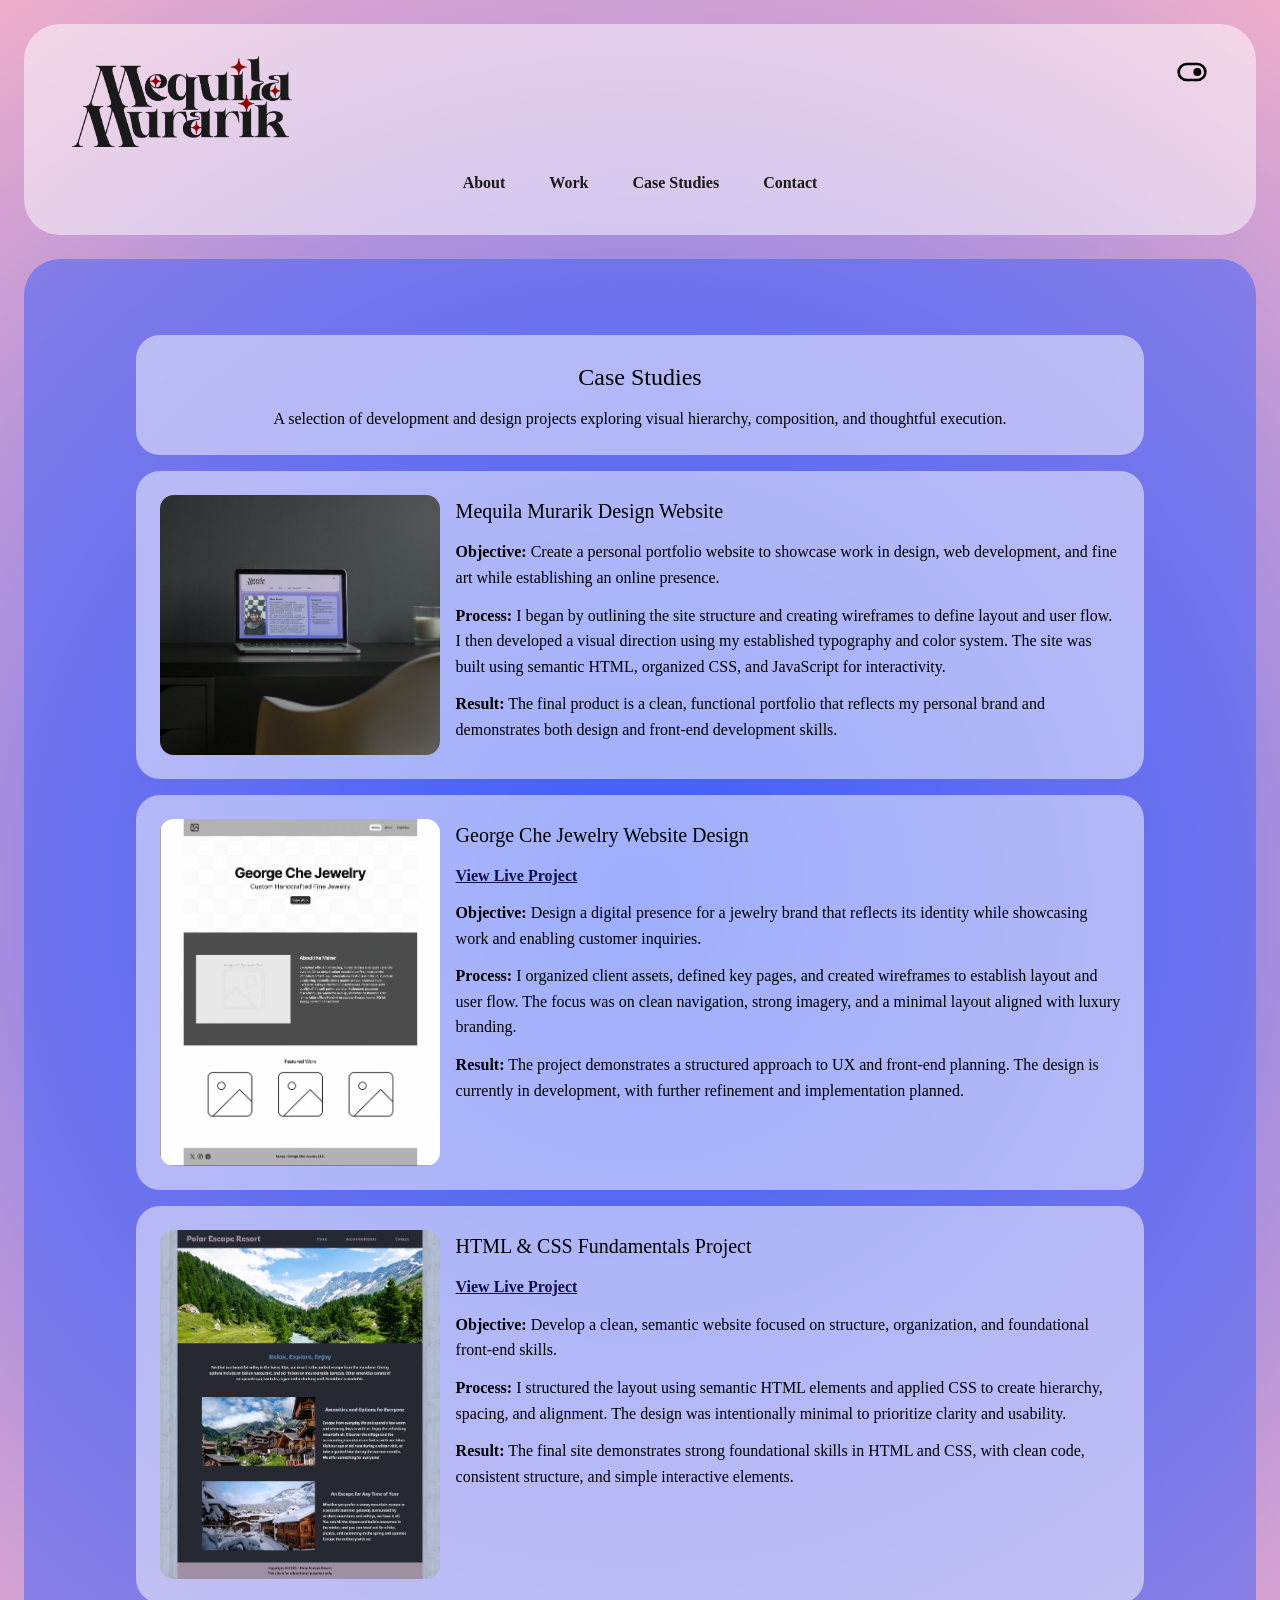
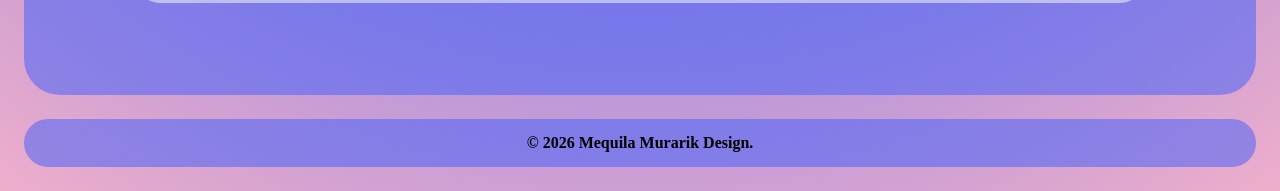
==== case-studies.html @ b4980fe9 "Changes made to html, images added" ====
<!DOCTYPE html>
<html lang="en">
<head>
    <meta charset="UTF-8">
    <meta name="description" content="Mequila Murarik case studies">
    <meta name="author" content="Mequila Murarik">
    <meta name="viewport" content="width=device-width, initial-scale=1.0">
    <link rel="stylesheet" href="styles.css">
    <script src="script.js" defer></script>
    <title>Case Studies | Mequila Murarik Design</title>
</head>
<body>
    <header>
        <button id="theme-toggle" aria-label="Toggle light/dark mode">
            <svg id="dark-mode" xmlns="http://www.w3.org/2000/svg" width="32" height="32"
                viewBox="0 0 24 24" fill="currentColor">
                <path d="M8 9a3 3 0 1 1 -3 3l.005 -.176a3 3 0 0 1 2.995 -2.824" />
                <path d="M16 5a7 7 0 0 1 0 14h-8a7 7 0 0 1 0 -14zm0 2h-8a5 5 0 1 0 0 10h8a5 5 0 0 0 0 -10" />
            </svg>

            <svg id="light-mode" xmlns="http://www.w3.org/2000/svg" width="32" height="32"
                viewBox="0 0 24 24" fill="currentColor">
                <path d="M16 9a3 3 0 1 1 -3 3l.005 -.176a3 3 0 0 1 2.995 -2.824" />
                <path d="M16 5a7 7 0 0 1 0 14h-8a7 7 0 0 1 0 -14zm0 2h-8a5 5 0 1 0 0 10h8a5 5 0 0 0 0 -10" />
            </svg>
        </button>

        <img src="images/stacked_rgb.png" alt="Mequila Murarik logo" class="logo">
        <h1>Mequila Murarik Design</h1>

        <nav>
            <ul>
                <li><a href="index.html#about">About</a></li>
                <li><a href="index.html#work">Work</a></li>
                <li><a href="case-studies.html">Case Studies</a></li>
                <li><a href="index.html#contact">Contact</a></li>
            </ul>
        </nav>
    </header>

    <main>
        <section class="case-studies-page">
            <div class="case-studies-intro">
                <h2>Case Studies</h2>
                <p>A selection of development and design projects exploring visual hierarchy, composition, and thoughtful execution.</p>
            </div>

            <article class="case-study-card">
            <img src="images/laptop-mockup.png" alt="Mockup on laptop of Mequila Murarik Design website">
            <div class="case-study-copy">
                <h3>Mequila Murarik Design Website</h3>
                <p><strong>Objective:</strong> Create a personal portfolio website to showcase work in design, web development, and fine art while establishing an online presence.</p>
                <p><strong>Process:</strong> I began by outlining the site structure and creating wireframes to define layout and user flow. I then developed a visual direction using my established typography and color system. The site was built using semantic HTML, organized CSS, and JavaScript for interactivity.</p>
                <p><strong>Result:</strong> The final product is a clean, functional portfolio that reflects my personal brand and demonstrates both design and front-end development skills.</p>
            </div>
            </article>

            <article class="case-study-card">
            <img src="images/gcj-wireframe.png" alt="Wireframe for George Che Jewelry website">
            <div class="case-study-copy">
                <h3>George Che Jewelry Website Design</h3>
                <p><a href="https://mmurarikl.github.io/georgechejewelry/" target="_blank">View Live Project</a></p>
                <p><strong>Objective:</strong> Design a digital presence for a jewelry brand that reflects its identity while showcasing work and enabling customer inquiries.</p>
                <p><strong>Process:</strong> I organized client assets, defined key pages, and created wireframes to establish layout and user flow. The focus was on clean navigation, strong imagery, and a minimal layout aligned with luxury branding.</p>
                <p><strong>Result:</strong> The project demonstrates a structured approach to UX and front-end planning. The design is currently in development, with further refinement and implementation planned.</p>
            </div>
            </article>

            <article class="case-study-card">
            <img src="images/Polar-Escape-Resort.png" alt="Screenshot of HTML and CSS fundamentals project website">
            <div class="case-study-copy">
                <h3>HTML & CSS Fundamentals Project</h3>
                <p><a href="https://mmurarikl.github.io/final-project/" target="_blank">View Live Project</a></p>
                <p><strong>Objective:</strong> Develop a clean, semantic website focused on structure, organization, and foundational front-end skills.</p>
                <p><strong>Process:</strong> I structured the layout using semantic HTML elements and applied CSS to create hierarchy, spacing, and alignment. The design was intentionally minimal to prioritize clarity and usability.</p>
                <p><strong>Result:</strong> The final site demonstrates strong foundational skills in HTML and CSS, with clean code, consistent structure, and simple interactive elements.</p>
            </div>
            </article>
        </section>
    </main>

    <footer>
        <p>&copy; 2026 Mequila Murarik Design.</p>
    </footer>
</body>
</html>
---- styles.css ----
/* css reset */
/* http://meyerweb.com/eric/tools/css/reset/ 
   v2.0 | 20110126
   License: none (public domain)
*/
html, body, div, span, applet, object, iframe,
h1, h2, h3, h4, h5, h6, p, blockquote, pre,
a, abbr, acronym, address, big, cite, code,
del, dfn, em, img, ins, kbd, q, s, samp,
small, strike, strong, sub, sup, tt, var,
b, u, i, center,
dl, dt, dd, ol, ul, li,
fieldset, form, label, legend,
table, caption, tbody, tfoot, thead, tr, th, td,
article, aside, canvas, details, embed, 
figure, figcaption, footer, header, hgroup, 
menu, nav, output, ruby, section, summary,
time, mark, audio, video {
	margin: 0;
	padding: 0;
	border: 0;
	font-size: 100%;
	font: inherit;
	vertical-align: baseline;
}
/* HTML5 display-role reset for older browsers */
article, aside, details, figcaption, figure, 
footer, header, hgroup, menu, nav, section {
	display: block;
}
body {
	line-height: 1;
}
ol, ul {
	list-style: none;
}
blockquote, q {
	quotes: none;
}
blockquote:before, blockquote:after,
q:before, q:after {
	content: '';
	content: none;
}
table {
	border-collapse: collapse;
	border-spacing: 0;
}
/* CSS written by Mequila Murarik */
/* imported fonts */
@import url('https://fonts.googleapis.com/css2?family=DM+Serif+Display:ital@0;1&family=Lora:ital,wght@0,400..700;1,400..700&display=swap');

/* global styles */
:root{
    --charcoal: #191919;
    --lt-grey: #bfbfbf;
    --blood-red: #8a0303;
    --deep-red: #350101;
    --bright-red: #df0505;
    --gold: #e88f11;
    --blue: #130f49;
    --black: #000000;
    --white: #ffffff;
    --sky-blue: #3f5efb;
    font-family: "DM Serif Display", "Lora", serif;
}

*, *::before, *::after {
    box-sizing: border-box;
}

body {
    margin: 0;
    padding: 12px;
    line-height: 1.5;
    background: radial-gradient(circle, rgba(63, 94, 251, 1) 0%, rgba(238, 174, 202, 1) 100%);
}

img, video {
    max-width: 100%;
    height: auto;
    display: block;
}

main, footer, header {
    width: 100%;
}

header {
    position: relative;
    padding: 1rem;
    background-color: rgba(255, 255, 255, 0.5);
    border-radius: 24px;
    margin-bottom: 16px;
}

header h1 {
    display: none;
}

header img {
    width: 170px;
    height: auto;
    display: block;
    margin: 0 auto;
    padding: 0;
}

/* dark/light toggle */
#theme-toggle {
    position: absolute;
    height: 32px;
    width: 32px;
    top: 1rem;
    right: 1rem;
    background: none;
    border: none;
    cursor: pointer;
}

#theme-toggle svg {
    position: absolute;
    inset: 0;
    width: 100%;
    height: 100%;
}

#dark-mode {
    display: none;
}

#light-mode {
    display: inline;
}

body.dark-mode #dark-mode {
    display: inline;
}

body.dark-mode #light-mode {
    display: none;
}

body.dark-mode {
    background: radial-gradient(circle, rgba(63, 94, 251, 1) 0%, rgba(53, 1, 1, 1) 100%);
}

body.dark-mode main {
    background-color: var(--blue);
}

body.dark-mode button, body.dark-mode .display-controls button, body.dark-mode #contact input[type="submit"] {
    background-color: var(--sky-blue);
}

body.dark-mode footer {
    background-color: var(--blue);
    color: var(--white);
}

/* nav */
nav {
    margin-top: 1rem;
}

nav ul {
    display: flex;
    flex-direction: column;
    gap: 0.5rem;
    align-items: center;
    padding-left: 0;
}

nav a {
    display: inline-block;
    text-decoration: none;
    color: var(--charcoal);
    font-weight: bold;
    font-size: 1rem;
    padding: 0.5rem 0.75rem;
    border-radius: 6px;
}

nav a:hover,
nav a:focus-visible {
    background-color: var(--deep-red);
    color: var(--white);
}

nav a:active {
    color: var(--gold);
}

/* shared containers */
main,
footer {
    background-color: rgba(63, 94, 251, 0.5);
    border-radius: 24px;
}

main {
    margin-bottom: 16px;
    padding: 12px;
}

footer {
    font-size: 1rem;
    font-weight: bold;
    text-align: center;
    padding: 12px;
}

footer p {
    font-family: "Lora", serif;
}

h2 {
    font-size: 1.5rem;
    margin-bottom: 0.75rem;
}

h3 {
    font-size: 1.25rem;
    margin-bottom: 0.75rem;
}

p, li, label, legend, input, textarea, button {
    font-size: 1rem;
    font-family: "Lora", serif;
}

/* about */
.about {
    display: flex;
    flex-direction: column;
    gap: 16px;
    padding: 12px;
}

.about-photo {
    width: 100%;
    border-radius: 20px;
    object-fit: cover;
}

.about-card, .about-aside {
    width: 100%;
    background-color: rgba(255, 255, 255, 0.5);
    padding: 18px;
    border-radius: 20px;
}

.about-card p:first-of-type, strong {
    font-weight: bold;
}

.about-card p {
    margin-bottom: 0.75rem;
}

.about-aside {
    background-color: rgba(255, 255, 255, 0.35);
}

.about-aside h3 {
    margin-top: 0.5rem;
    margin-bottom: 0.5rem;
}

.about-aside ul {
    list-style: circle;
    padding-left: 1.25rem;
    margin-bottom: 1rem;
}

/* work */
#work {
    text-align: center;
    padding: 12px;
}

#work .container {
    width: 100%;
    display: flex;
    flex-direction: column;
    gap: 16px;
}

#work h2, #work h3 {
    margin-bottom: 0.75rem;
}

#work p {
    margin-bottom: 1rem;
}

button, #guessBtn {
    appearance: none;
    -webkit-appearance: none;
    background: none;
    border: none;
    font: inherit;
    cursor: pointer;
}

.display-controls {
    display: flex;
    flex-wrap: wrap;
    gap: 8px;
    justify-content: center;
}

.display-controls button {
    padding: 0.5rem 0.75rem;
    background-color: var(--blue);
    color: var(--white);
    border-radius: 6px;
}

.display-controls button:hover, .display-controls button:focus-visible {
    background-color: var(--blood-red);
}

.display-controls button:active {
    color: var(--gold);
}

.item-display {
    background-color: rgba(255, 255, 255, 0.5);
    border-radius: 20px;
    padding: 18px;
}

.item-display img {
    width: 100%;
    border-radius: 12px;
}

#itemVideo {
    width: 100%;
    max-height: 420px;
    border-radius: 12px;
    margin: 16px auto 0;
}

/* contact */
#contact {
    width: 100%;
    margin: 16px auto 0;
    padding: 18px;
    background-color: rgba(255, 255, 255, 0.5);
    border-radius: 20px;
}

#contact h2 {
    text-align: center;
}

#contact form {
    width: 100%;
    display: flex;
    flex-direction: column;
    gap: 12px;
}

#contact label,
#contact legend {
    font-weight: bold;
    color: var(--charcoal);
}

#contact input[type="text"],
#contact input[type="tel"],
#contact input[type="email"],
#contact textarea {
    width: 100%;
    padding: 10px 12px;
    border-radius: 10px;
    border: 1px solid rgba(0,0,0,0.2);
    background-color: rgba(255,255,255,0.7);
}

#contact textarea {
    min-height: 140px;
    resize: vertical;
}

#contact fieldset {
    border: 2px solid rgba(0,0,0,0.15);
    border-radius: 16px;
    padding: 16px;
    background-color: rgba(255,255,255,0.35);
}

#contact legend {
    padding: 0 8px;
}

#contact fieldset input[type="radio"] {
    margin-right: 8px;
    transform: translateY(1px);
}

#contact fieldset label {
    font-weight: normal;
    margin-right: 18px;
}

#contact input:focus-visible,
#contact textarea:focus-visible,
.display-controls button:focus-visible,
nav a:focus-visible,
#theme-toggle:focus-visible {
    outline: 2px solid var(--gold);
    outline-offset: 2px;
}

#contact input[type="submit"] {
    width: 100%;
    background-color: var(--blue);
    color: var(--white);
    padding: 12px 18px;
    border-radius: 10px;
    border: none;
    cursor: pointer;
    font-size: 1rem;
}

#contact input[type="submit"]:hover,
#contact input[type="submit"]:focus-visible {
    background-color: var(--blood-red);
}

#contact input[type="submit"]:active {
    transform: translateY(2px);
    color: var(--gold);
}

/* errors */
.field-error {
    display: none;
    color: var(--bright-red);
    font-weight: bold;
    margin-top: -6px;
}

.field-error.show {
    display: block;
}

.input-error {
    border: 2px solid var(--bright-red) !important;
    background-color: rgba(223, 5, 5, 0.08);
}

.success-message {
    margin-top: 16px;
    text-align: center;
    font-weight: bold;
    color: var(--blue);
}

/* case studies */
.case-studies-page {
    width: 100%;
    padding: 12px;
}

.case-studies-intro {
    background-color: rgba(255, 255, 255, 0.5);
    border-radius: 20px;
    padding: 18px;
    margin-bottom: 16px;
    text-align: center;
}

.case-study-card {
    display: flex;
    flex-direction: column;
    gap: 16px;
    background-color: rgba(255, 255, 255, 0.5);
    border-radius: 20px;
    padding: 18px;
    margin-bottom: 16px;
}

.case-study-card img {
    width: 100%;
    border-radius: 14px;
    object-fit: cover;
}

.case-study-copy {
    line-height: 1.6;
}

.case-study-copy p {
    margin-bottom: 0.75rem;
}

.case-study-copy a {
    color: var(--blue);
    font-weight: bold;
}

.case-study-copy a:hover,
.case-study-copy a:focus-visible {
    color: var(--blood-red);
}

/* tablet */
@media (min-width: 700px) {
    body {
        padding: 20px;
    }

    header {
        padding: 1.5rem 2rem;
    }

    header img {
        width: 220px;
        margin: 0;
    }

    nav ul {
        flex-direction: row;
        justify-content: center;
        flex-wrap: wrap;
        gap: 1.25rem;
    }

    .about {
        padding: 20px;
    }

    .case-study-card {
        flex-direction: row;
        align-items: stretch;
    }

    .case-study-card img {
        width: 280px;
        flex-shrink: 0;
    }
}

/* desktop */
@media (min-width: 960px) {
    body {
        max-width: 1280px;
        margin: 0 auto;
        padding: 24px;
    }

    header {
        padding: 2rem 3rem;
        border-radius: 36px;
        margin-bottom: 24px;
    }

    #theme-toggle {
        top: 2rem;
        right: 3rem;
    }

    main,
    footer {
        border-radius: 36px;
    }

    main {
        margin-bottom: 24px;
        padding: 20px;
    }

    .about {
    display: grid;
    grid-template-columns: minmax(220px, 280px) 2fr 1fr;
    gap: 24px;
    }

    .about-photo {
        width: 280px;
        height: 100%;
    }

    .about-card {
        padding: 24px;
        border-radius: 24px;
    }

    .about-aside {
        width: auto;
        padding: 24px;
        border-radius: 24px;
    }

    #work .container {
        max-width: 95%;
        margin: 0 auto;
    }

    .item-display {
        border-radius: 24px;
        padding: 24px 24px 36px;
    }

    .item-display img {
        width: 70%;
        margin: 0 auto;
    }

    #contact {
        width: 90%;
        margin: 24px auto;
        padding: 32px;
        border-radius: 24px;
    }

    #contact form {
        max-width: 600px;
        margin: 0 auto;
    }

    .case-studies-page {
        width: 90%;
        margin: 24px auto;
        padding: 32px;
    }

    .case-studies-intro,
    .case-study-card {
        border-radius: 24px;
        padding: 24px;
    }
}
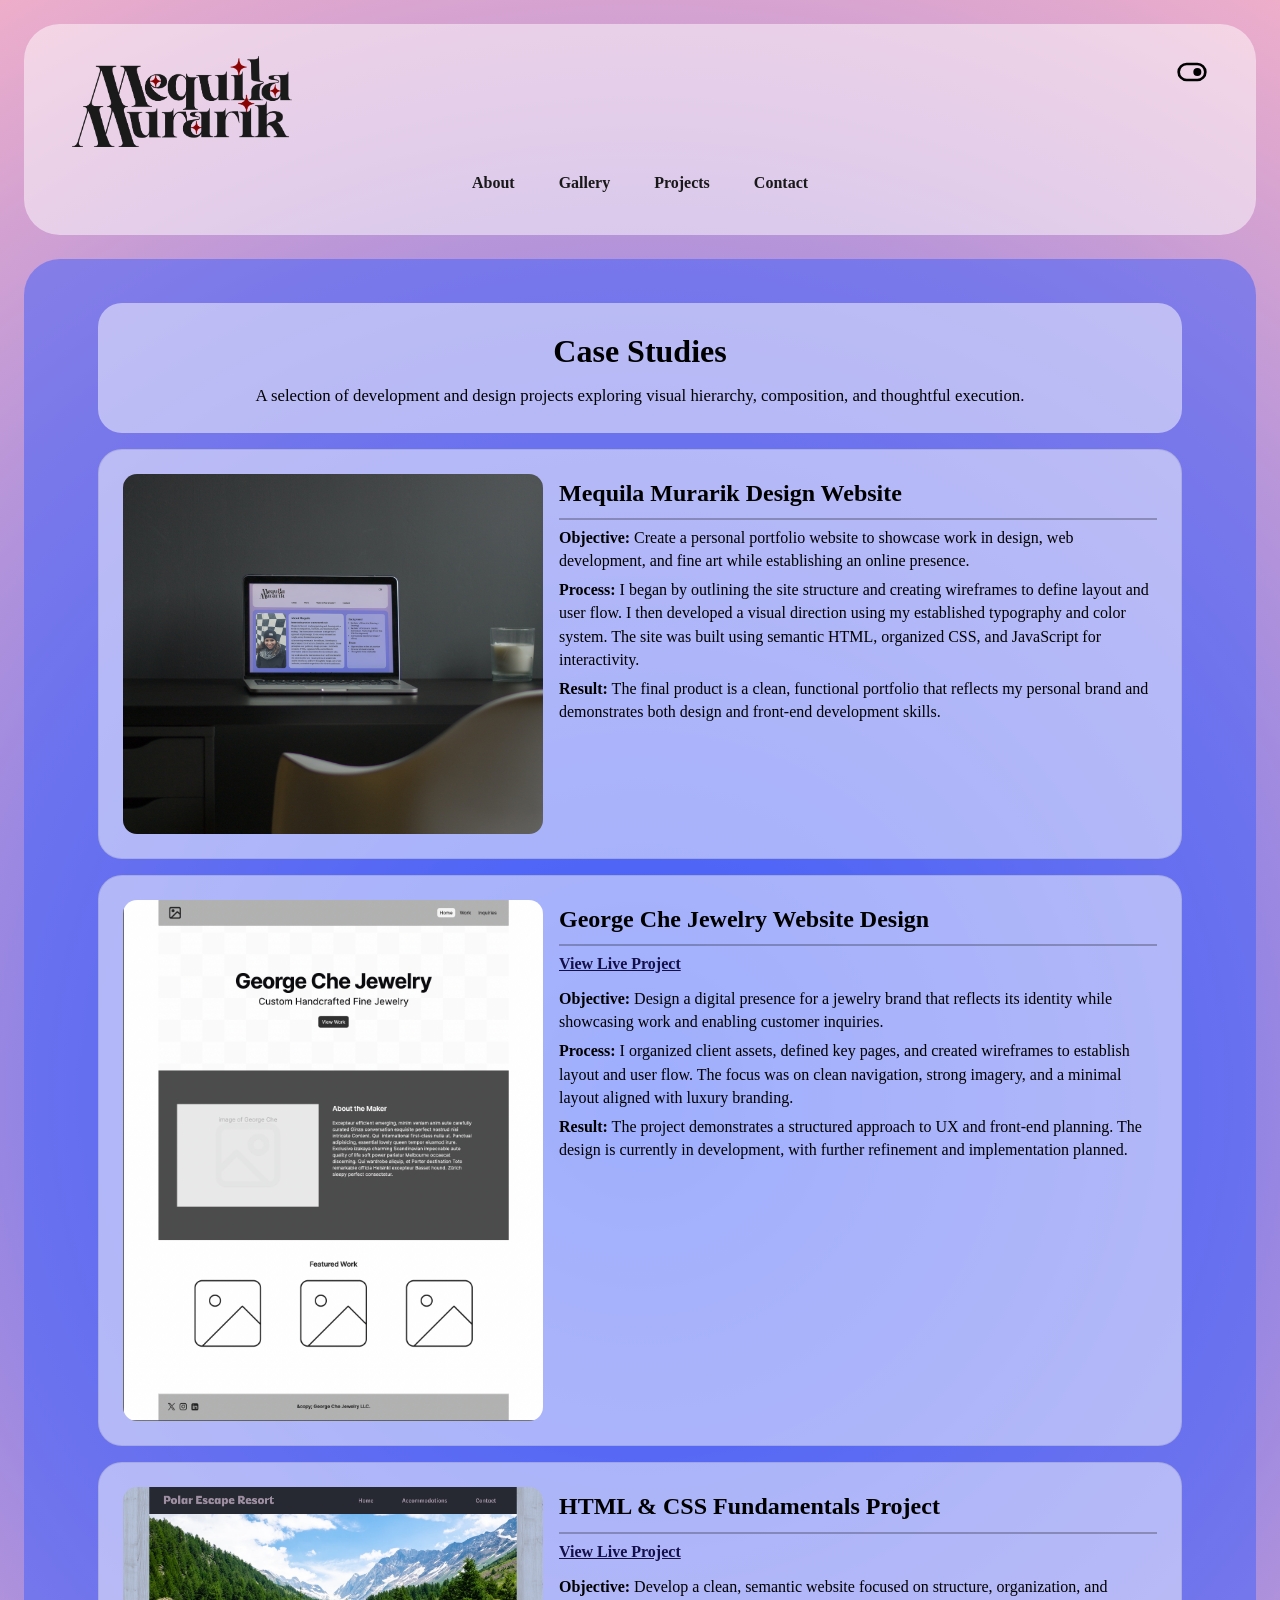
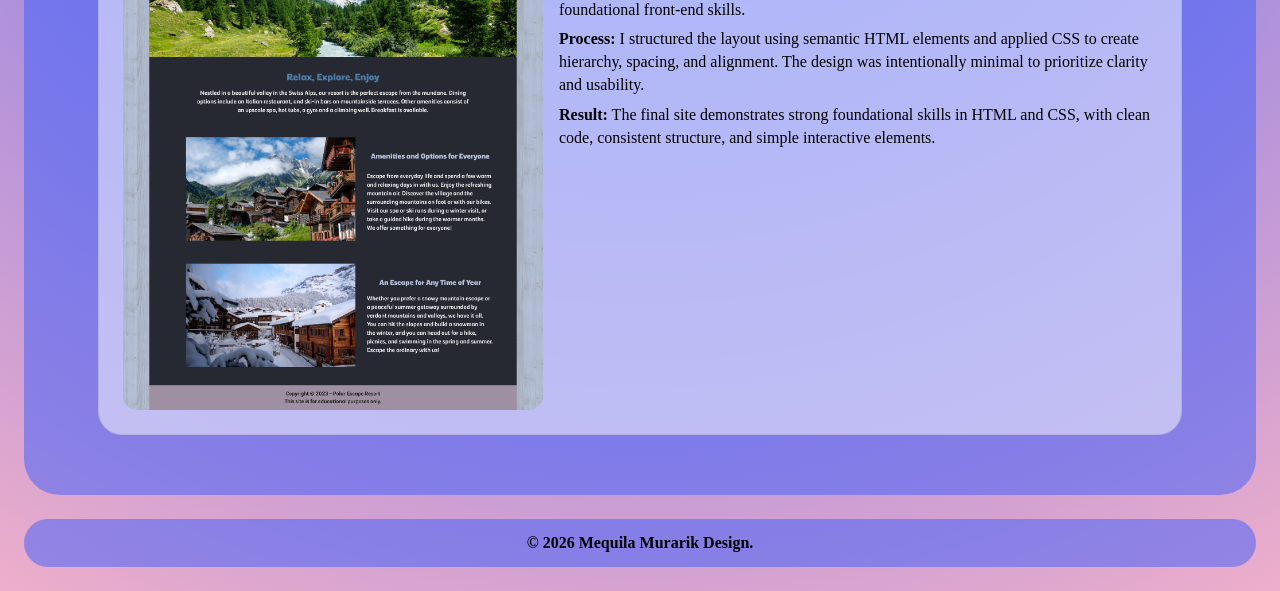
==== commit 9620afc4: "Update html and js added new nav gallery and projects and removed game js" ====
--- a/case-studies.html
+++ b/case-studies.html
@@ -31,8 +31,8 @@
         <nav>
             <ul>
                 <li><a href="index.html#about">About</a></li>
-                <li><a href="index.html#work">Work</a></li>
-                <li><a href="case-studies.html">Case Studies</a></li>
+                <li><a href="index.html#work">Gallery</a></li>
+                <li><a href="case-studies.html">Projects</a></li>
                 <li><a href="index.html#contact">Contact</a></li>
             </ul>
         </nav>
--- a/styles.css
+++ b/styles.css
@@ -463,15 +463,30 @@
 /* case studies */
 .case-studies-page {
     width: 100%;
-    padding: 12px;
+    max-width: 1120px;
+    margin: 0 auto;
+    padding: 18px;
 }
 
 .case-studies-intro {
     background-color: rgba(255, 255, 255, 0.5);
     border-radius: 20px;
-    padding: 18px;
+    padding: 24px 28px;
     margin-bottom: 16px;
     text-align: center;
+}
+
+.case-studies-intro h2 {
+    font-size: 2rem;
+    font-weight: bold;
+    margin-bottom: 8px;
+}
+
+.case-studies-intro p {
+    font-size: 1.05rem;
+    line-height: 1.5;
+    max-width: 820px;
+    margin: 0 auto;
 }
 
 .case-study-card {
@@ -482,6 +497,7 @@
     border-radius: 20px;
     padding: 18px;
     margin-bottom: 16px;
+    border: 1px solid rgba(0, 0, 0, 0.08);
 }
 
 .case-study-card img {
@@ -492,14 +508,27 @@
 
 .case-study-copy {
     line-height: 1.6;
+    flex: 1;
+}
+
+.case-study-copy h3 {
+    font-size: 1.5rem;
+    font-weight: 700;
+    margin-bottom: 6px;
+    padding-bottom: 6px;
+    border-bottom: 2px solid rgba(0, 0, 0, 0.25);
 }
 
 .case-study-copy p {
-    margin-bottom: 0.75rem;
+    margin-bottom: 6px;
+    line-height: 1.45;
 }
 
 .case-study-copy a {
     color: var(--blue);
+    font-weight: bold;
+    display: inline-block;
+    margin-bottom: 6px;
     font-weight: bold;
 }
 
@@ -540,9 +569,11 @@
     }
 
     .case-study-card img {
-        width: 280px;
-        flex-shrink: 0;
-    }
+    width: 40%;
+    max-width: 380px;
+    height: auto;
+    object-fit: cover;
+}
 }
 
 /* desktop */
@@ -571,7 +602,7 @@
 
     main {
         margin-bottom: 24px;
-        padding: 20px;
+        padding: 14px;
     }
 
     .about {
@@ -624,9 +655,10 @@
     }
 
     .case-studies-page {
-        width: 90%;
-        margin: 24px auto;
-        padding: 32px;
+    width: 100%;
+    max-width: 1120px;
+    margin: 12px auto;
+    padding: 18px;
     }
 
     .case-studies-intro,
@@ -634,4 +666,9 @@
         border-radius: 24px;
         padding: 24px;
     }
+
+    .case-study-card img {
+    width: 42%;
+    max-width: 420px;
+    }
 }
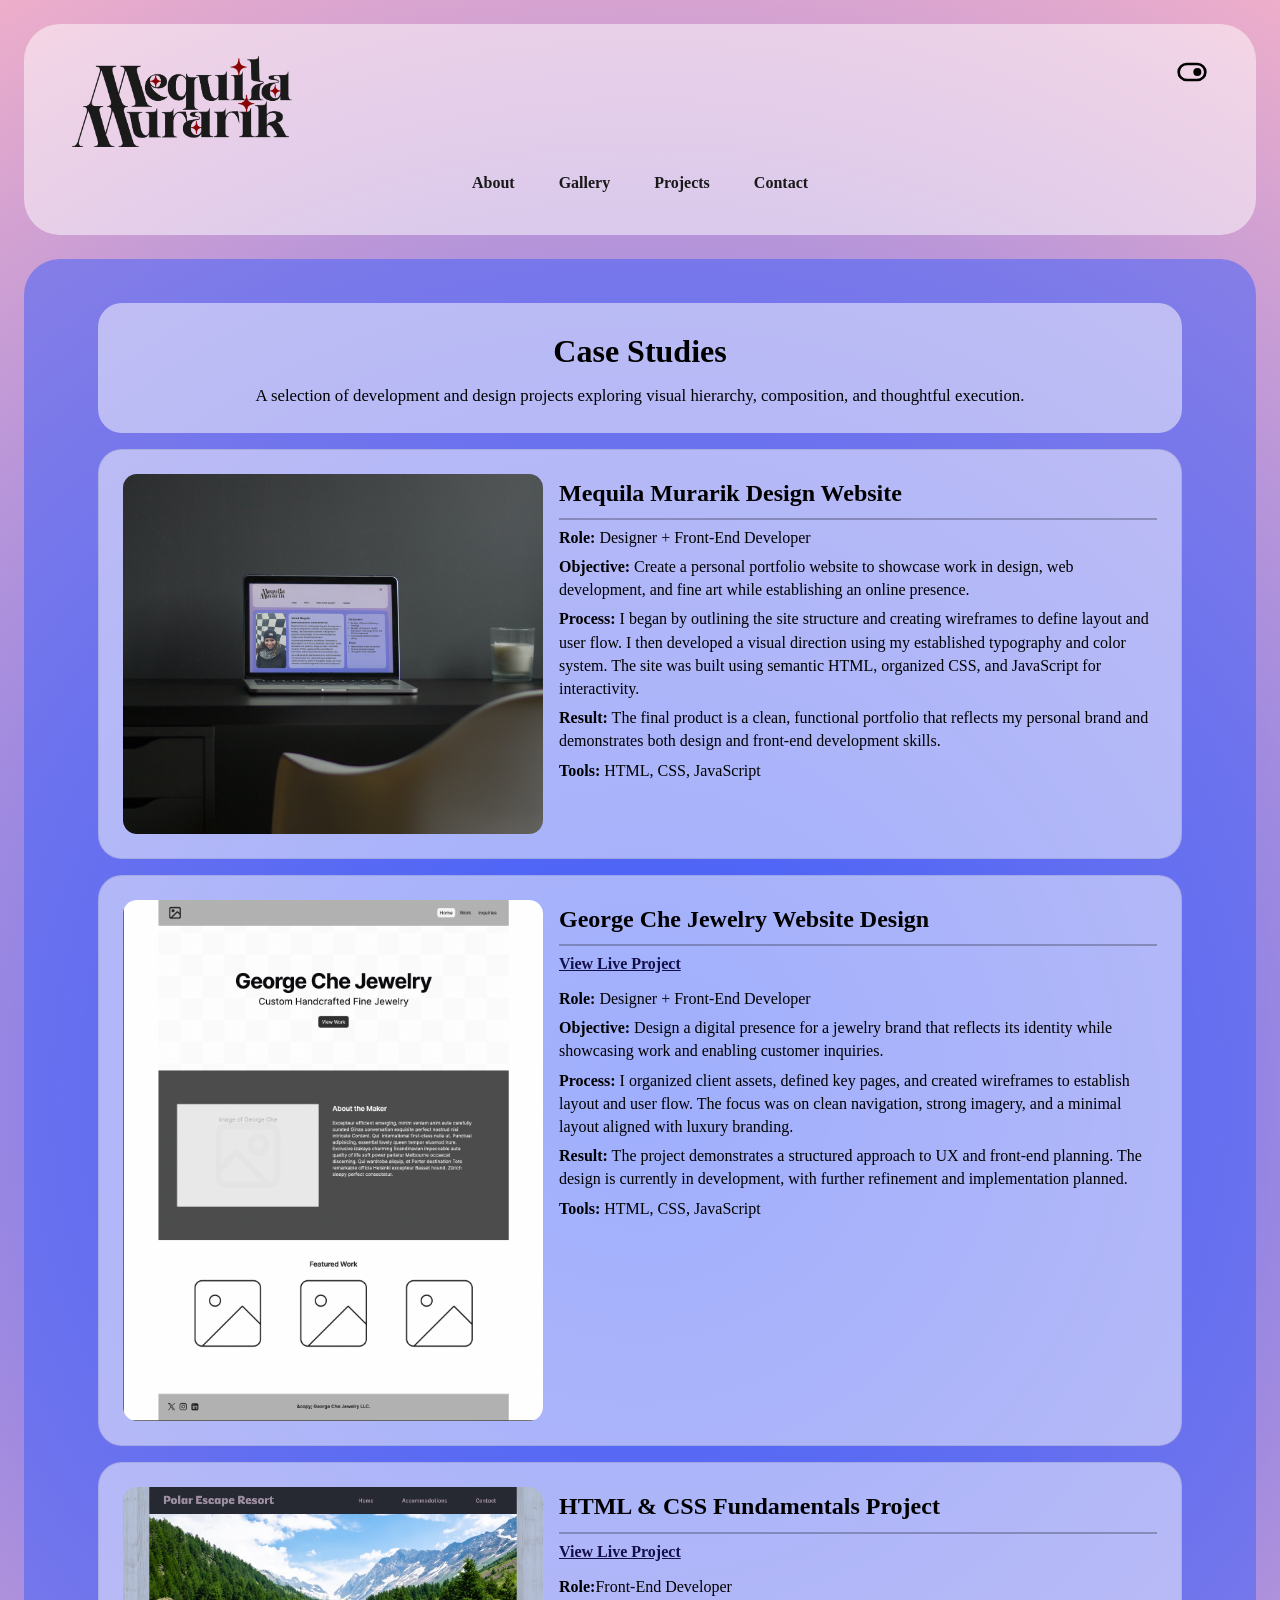
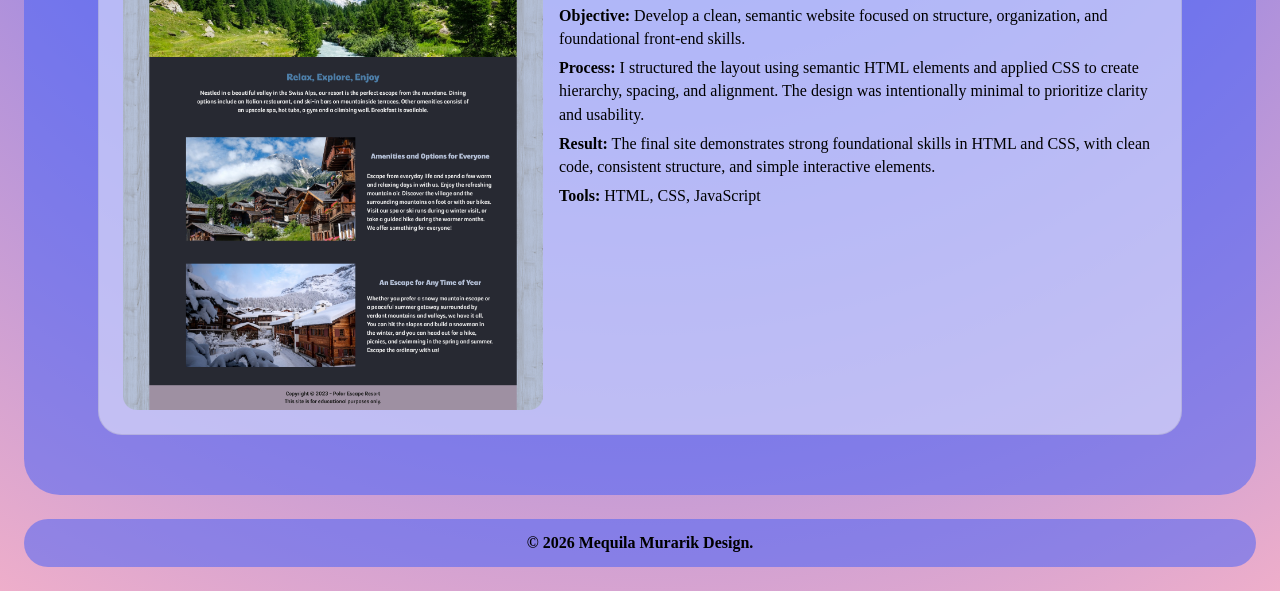
==== commit 8992fd77: "Update case-studies.html" ====
--- a/case-studies.html
+++ b/case-studies.html
@@ -49,9 +49,11 @@
             <img src="images/laptop-mockup.png" alt="Mockup on laptop of Mequila Murarik Design website">
             <div class="case-study-copy">
                 <h3>Mequila Murarik Design Website</h3>
+                <p><strong>Role:</strong> Designer + Front-End Developer</p>
                 <p><strong>Objective:</strong> Create a personal portfolio website to showcase work in design, web development, and fine art while establishing an online presence.</p>
                 <p><strong>Process:</strong> I began by outlining the site structure and creating wireframes to define layout and user flow. I then developed a visual direction using my established typography and color system. The site was built using semantic HTML, organized CSS, and JavaScript for interactivity.</p>
                 <p><strong>Result:</strong> The final product is a clean, functional portfolio that reflects my personal brand and demonstrates both design and front-end development skills.</p>
+                <p><strong>Tools:</strong> HTML, CSS, JavaScript</p>
             </div>
             </article>
 
@@ -60,9 +62,11 @@
             <div class="case-study-copy">
                 <h3>George Che Jewelry Website Design</h3>
                 <p><a href="https://mmurarikl.github.io/georgechejewelry/" target="_blank">View Live Project</a></p>
+                <p><strong>Role:</strong> Designer + Front-End Developer</p>
                 <p><strong>Objective:</strong> Design a digital presence for a jewelry brand that reflects its identity while showcasing work and enabling customer inquiries.</p>
                 <p><strong>Process:</strong> I organized client assets, defined key pages, and created wireframes to establish layout and user flow. The focus was on clean navigation, strong imagery, and a minimal layout aligned with luxury branding.</p>
                 <p><strong>Result:</strong> The project demonstrates a structured approach to UX and front-end planning. The design is currently in development, with further refinement and implementation planned.</p>
+                <p><strong>Tools:</strong> HTML, CSS, JavaScript</p>
             </div>
             </article>
 
@@ -71,9 +75,11 @@
             <div class="case-study-copy">
                 <h3>HTML & CSS Fundamentals Project</h3>
                 <p><a href="https://mmurarikl.github.io/final-project/" target="_blank">View Live Project</a></p>
+                <p><strong>Role:</strong>Front-End Developer</p>
                 <p><strong>Objective:</strong> Develop a clean, semantic website focused on structure, organization, and foundational front-end skills.</p>
                 <p><strong>Process:</strong> I structured the layout using semantic HTML elements and applied CSS to create hierarchy, spacing, and alignment. The design was intentionally minimal to prioritize clarity and usability.</p>
                 <p><strong>Result:</strong> The final site demonstrates strong foundational skills in HTML and CSS, with clean code, consistent structure, and simple interactive elements.</p>
+                <p><strong>Tools:</strong> HTML, CSS, JavaScript</p>
             </div>
             </article>
         </section>
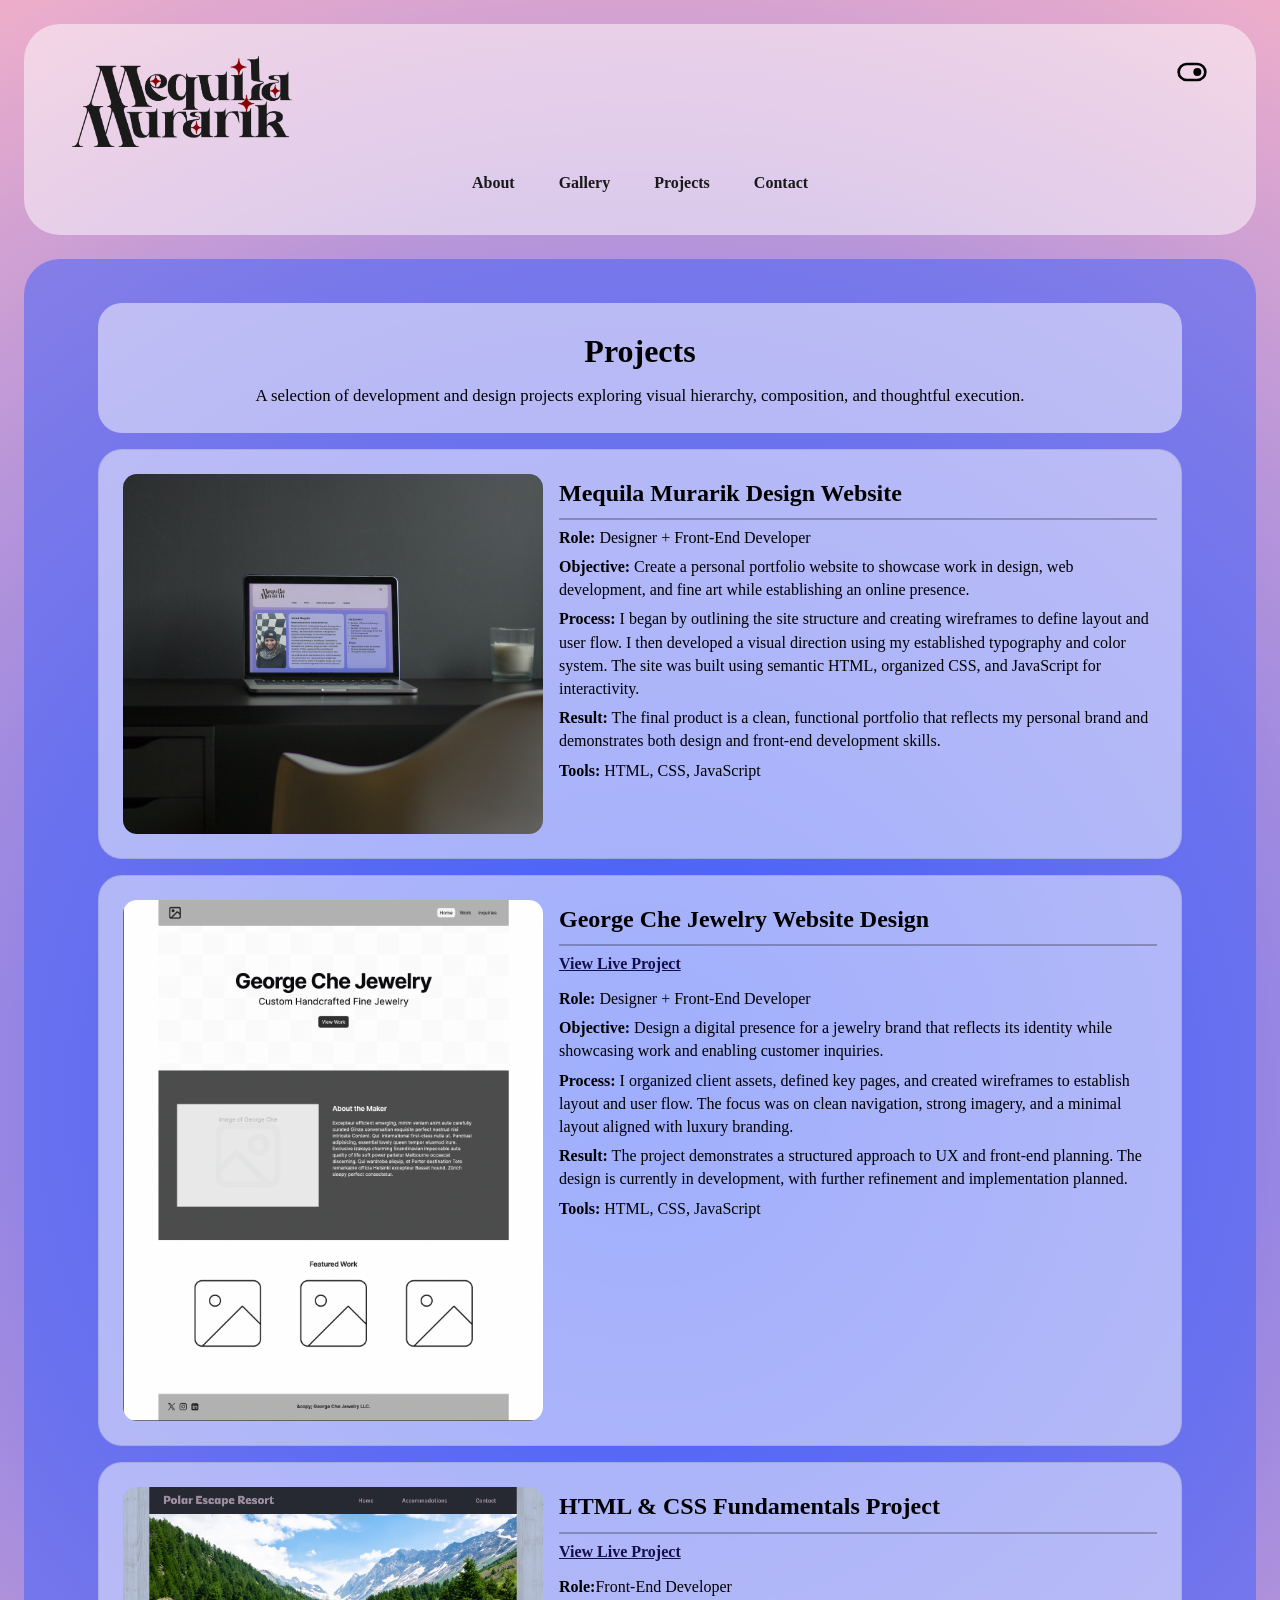
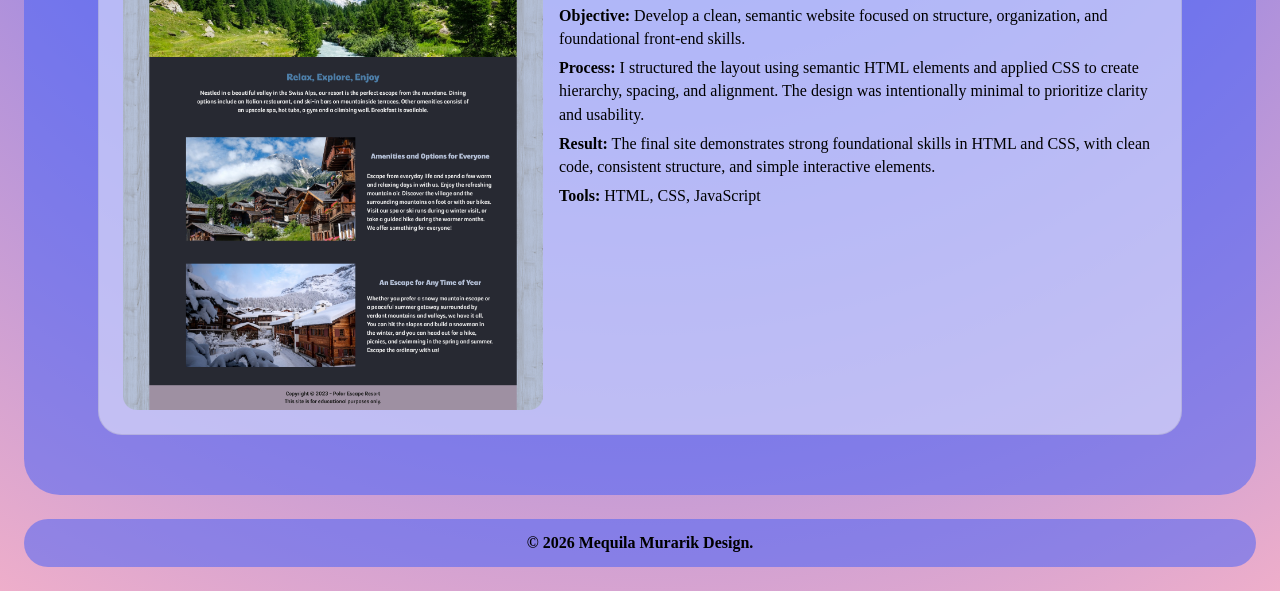
==== commit 7f292740: "Update case-studies.html" ====
--- a/case-studies.html
+++ b/case-studies.html
@@ -41,7 +41,7 @@
     <main>
         <section class="case-studies-page">
             <div class="case-studies-intro">
-                <h2>Case Studies</h2>
+                <h2>Projects</h2>
                 <p>A selection of development and design projects exploring visual hierarchy, composition, and thoughtful execution.</p>
             </div>
 
